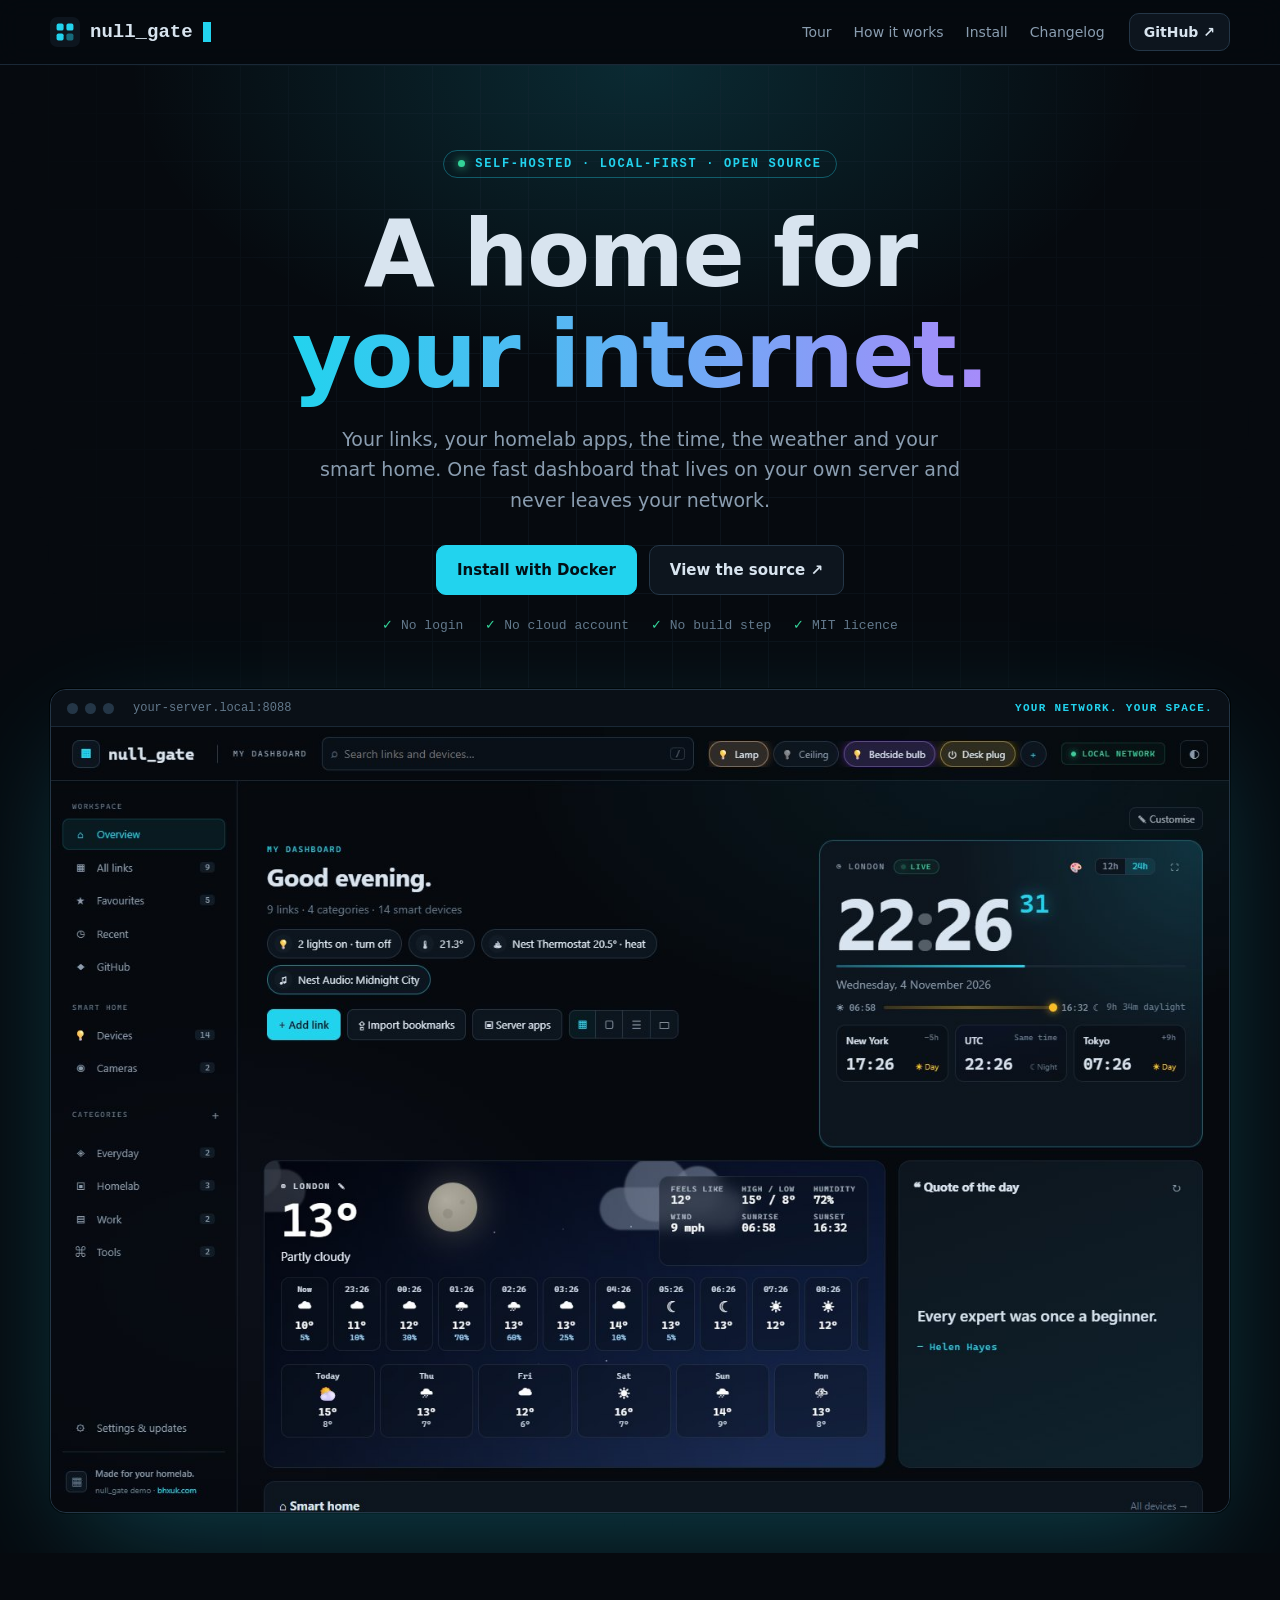
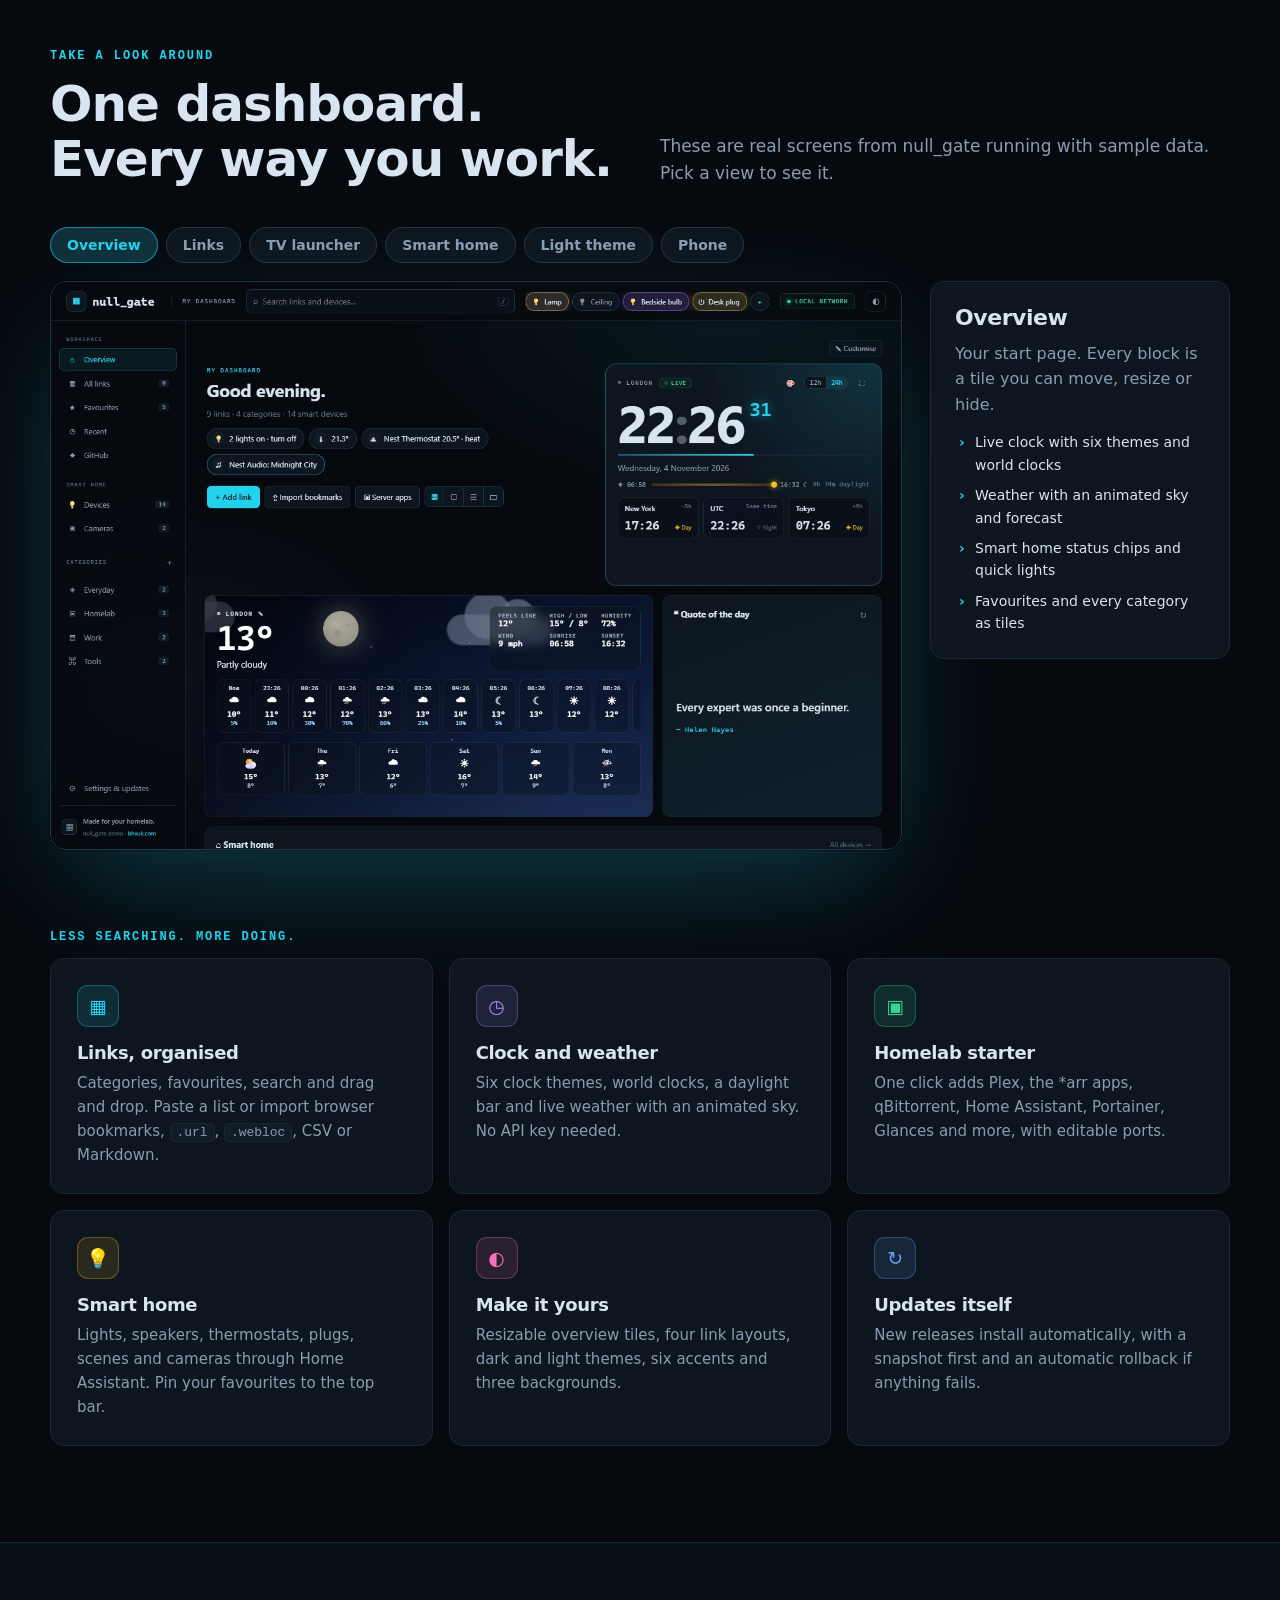
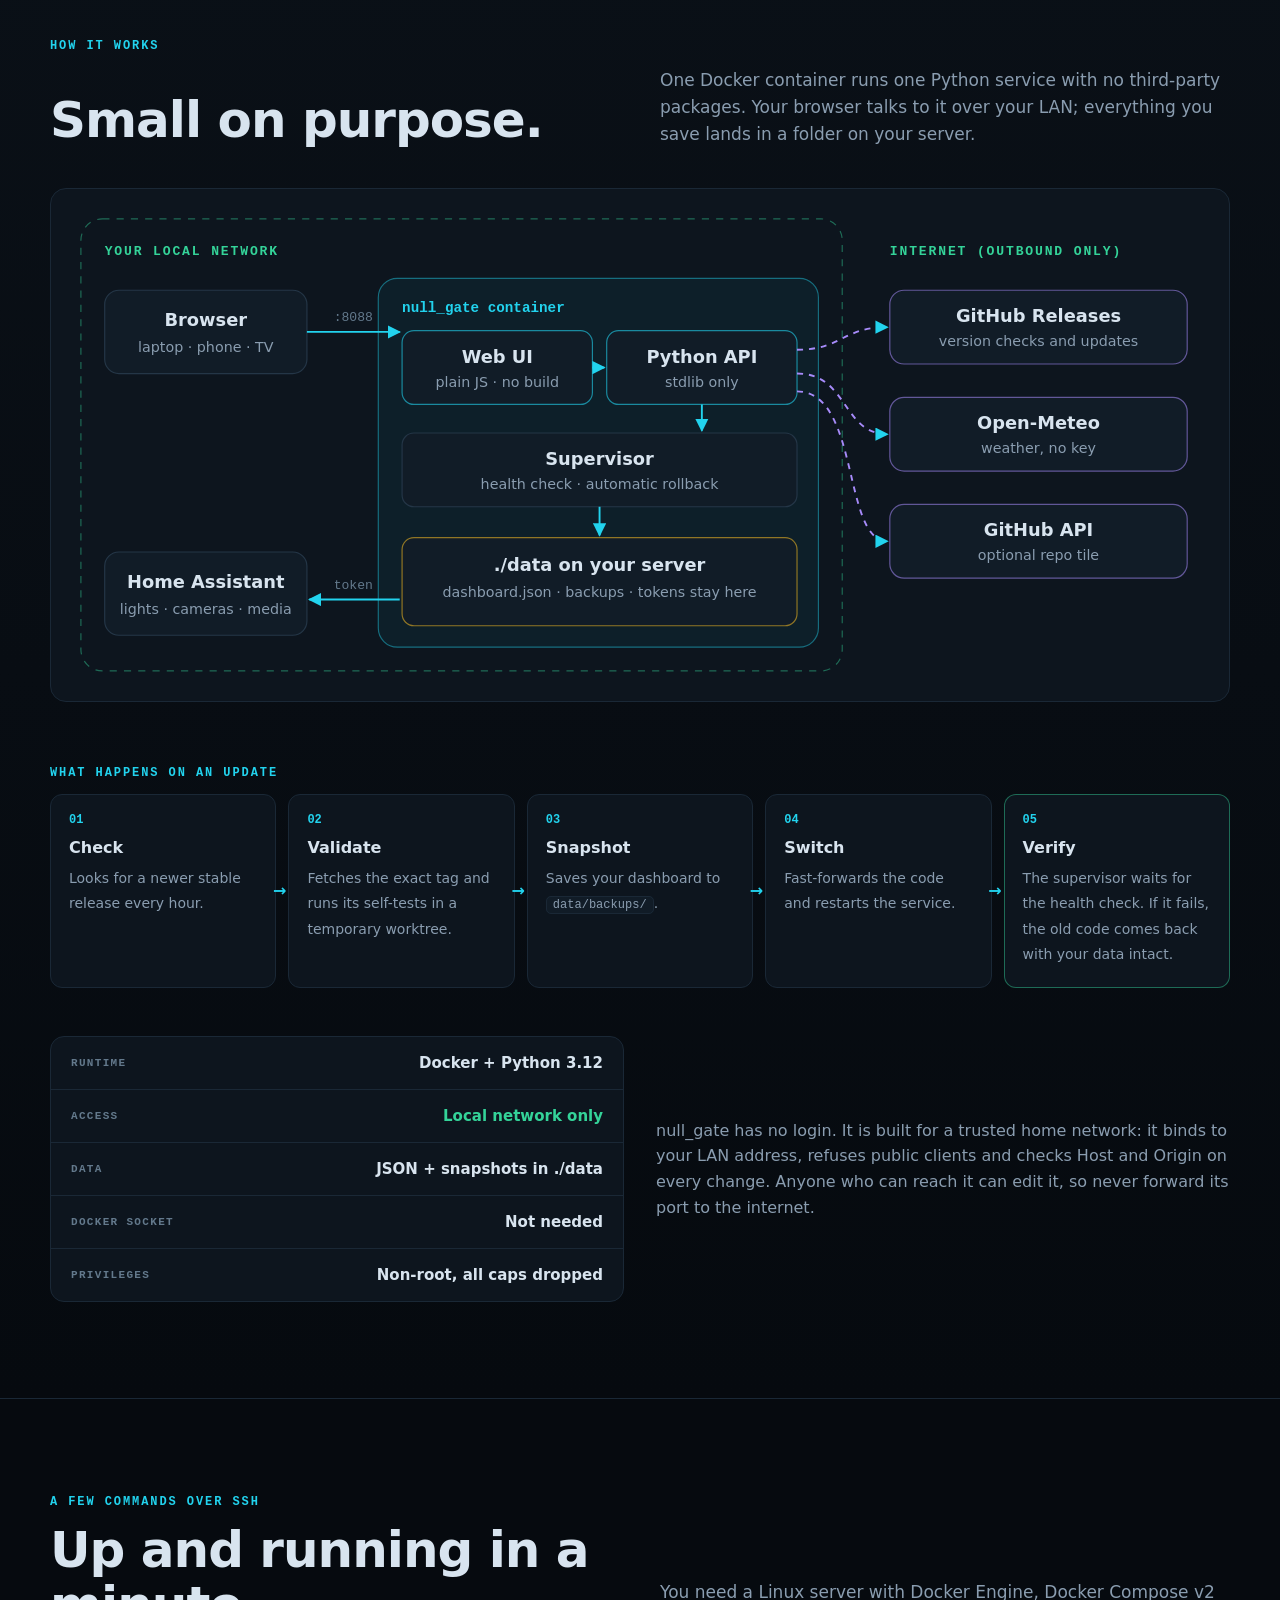
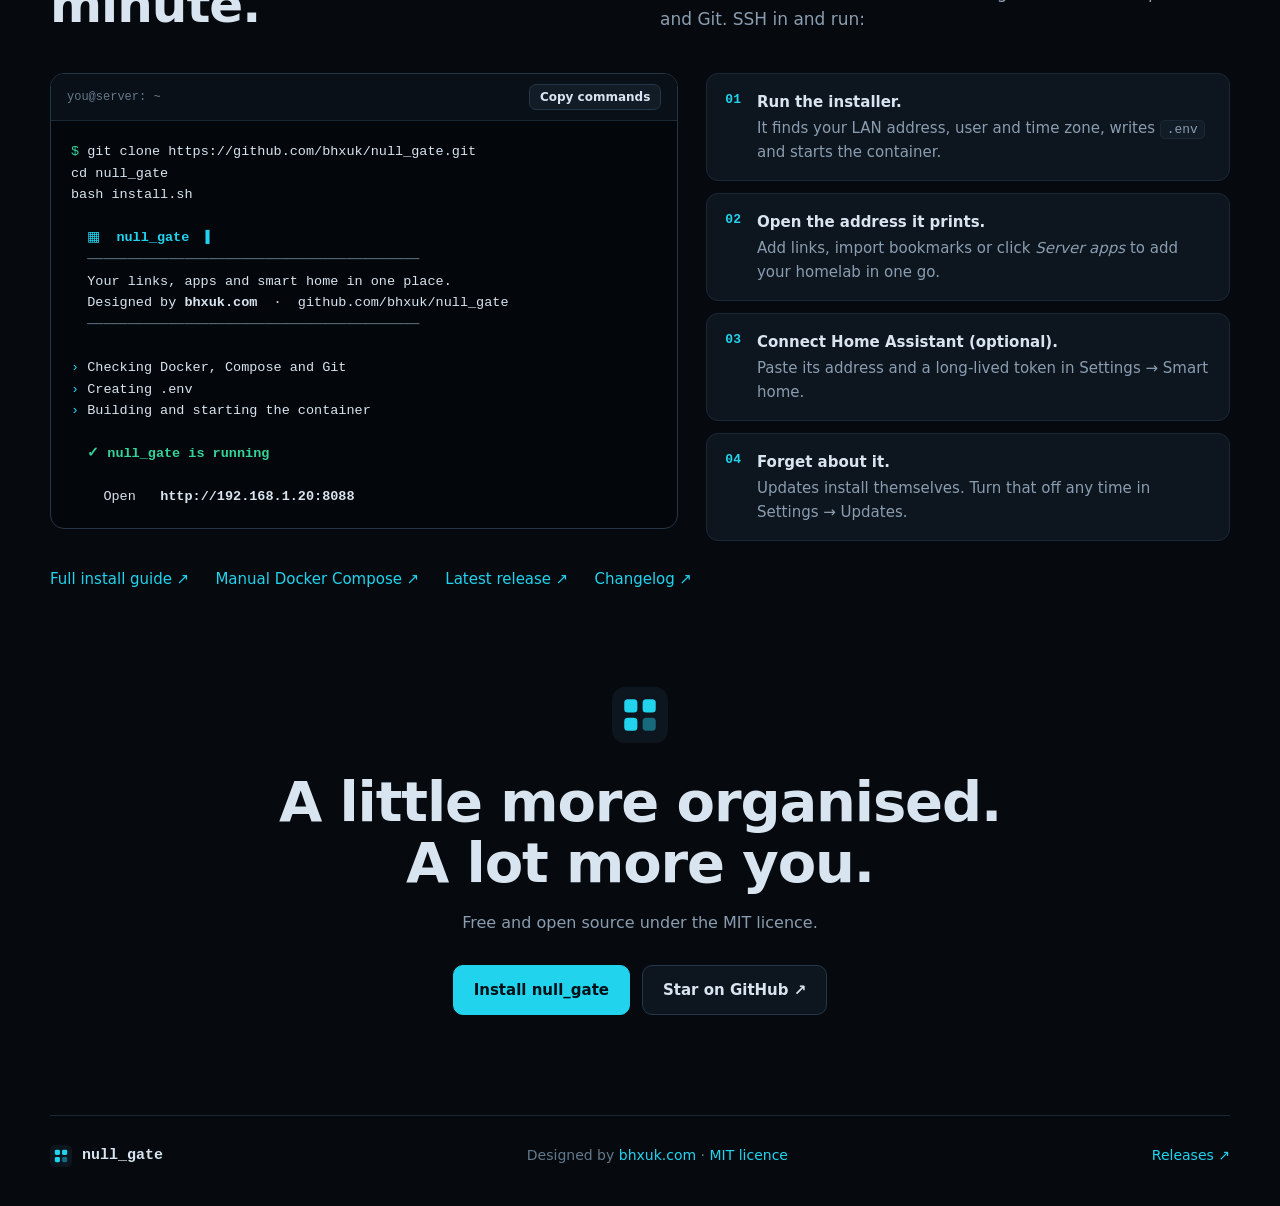
==== docs/index.html @ dba02524 "null_gate v1.0.0: self-hosted LAN dashboard Links, homelab apps, clocks, weather and Home Assistant " ====
<!doctype html>
<html lang="en">
<head>
<meta charset="utf-8">
<meta name="viewport" content="width=device-width,initial-scale=1">
<meta name="theme-color" content="#060a0f">
<title>null_gate · Your everyday launchpad</title>
<meta name="description" content="null_gate is a self-hosted dashboard for your local network: links, homelab apps, clocks, weather and your smart home in one Docker container. Designed by bhxuk.com.">
<meta property="og:title" content="null_gate · Your everyday launchpad">
<meta property="og:description" content="Your links, homelab apps and smart home in one self-hosted Docker dashboard. Designed by bhxuk.com.">
<meta property="og:image" content="https://bhxuk.github.io/null_gate/img/overview.jpg">
<link rel="icon" href="icon.svg">
<link rel="stylesheet" href="site.css">
<script defer src="site.js"></script>
</head>
<body>

<nav class="top">
  <div class="wrap nav">
    <a class="logo" href="#"><img src="icon.svg" width="30" height="30" alt="">null_gate<span class="cursor"></span></a>
    <div class="navlinks">
      <a href="#tour">Tour</a><a href="#how">How it works</a><a href="#install">Install</a><a href="https://github.com/bhxuk/null_gate/blob/main/CHANGELOG.md">Changelog</a>
    </div>
    <a class="button small" href="https://github.com/bhxuk/null_gate">GitHub ↗</a>
  </div>
</nav>

<header class="hero">
  <div class="grid-bg"></div>
  <div class="wrap">
    <div class="eyebrow"><i></i> SELF-HOSTED · LOCAL-FIRST · OPEN SOURCE</div>
    <h1>A home for<br><span>your internet.</span></h1>
    <p class="lede">Your links, your homelab apps, the time, the weather and your smart home.
      One fast dashboard that lives on your own server and never leaves your network.</p>
    <div class="cta">
      <a class="button primary" href="#install">Install with Docker</a>
      <a class="button" href="https://github.com/bhxuk/null_gate">View the source ↗</a>
    </div>
    <div class="meta"><span>No login</span><span>No cloud account</span><span>No build step</span><span>MIT licence</span></div>
    <figure class="window">
      <div class="windowbar"><i></i><i></i><i></i><span>your-server.local:8088</span><b>YOUR NETWORK. YOUR SPACE.</b></div>
      <img src="img/overview.jpg" alt="null_gate overview with a live clock, world clocks, weather, quick lights and smart home status" width="1440" height="960">
    </figure>
  </div>
</header>

<main>

<section class="wrap" id="tour">
  <div class="kicker">TAKE A LOOK AROUND</div>
  <div class="section-intro">
    <h2>One dashboard.<br>Every way you work.</h2>
    <p>These are real screens from null_gate running with sample data. Pick a view to see it.</p>
  </div>
  <div class="tour">
    <div class="tabs" role="tablist" aria-label="Screens">
      <button role="tab" aria-selected="true" data-shot="overview">Overview</button>
      <button role="tab" aria-selected="false" data-shot="links">Links</button>
      <button role="tab" aria-selected="false" data-shot="tv">TV launcher</button>
      <button role="tab" aria-selected="false" data-shot="home">Smart home</button>
      <button role="tab" aria-selected="false" data-shot="light">Light theme</button>
      <button role="tab" aria-selected="false" data-shot="mobile">Phone</button>
    </div>
    <div class="tour-stage">
      <figure class="window shot"><img id="tourImg" src="img/overview.jpg" alt="" width="1440" height="960"></figure>
      <aside class="tour-copy" aria-live="polite">
        <h3 id="tourTitle">Overview</h3>
        <p id="tourText"></p>
        <ul id="tourList"></ul>
      </aside>
    </div>
  </div>
</section>

<section class="wrap" id="features">
  <div class="kicker">LESS SEARCHING. MORE DOING.</div>
  <div class="features">
    <article><span class="fi">▦</span><h3>Links, organised</h3><p>Categories, favourites, search and drag and drop. Paste a list or import browser bookmarks, <code>.url</code>, <code>.webloc</code>, CSV or Markdown.</p></article>
    <article><span class="fi violet">◷</span><h3>Clock and weather</h3><p>Six clock themes, world clocks, a daylight bar and live weather with an animated sky. No API key needed.</p></article>
    <article><span class="fi mint">▣</span><h3>Homelab starter</h3><p>One click adds Plex, the *arr apps, qBittorrent, Home Assistant, Portainer, Glances and more, with editable ports.</p></article>
    <article><span class="fi amber">💡</span><h3>Smart home</h3><p>Lights, speakers, thermostats, plugs, scenes and cameras through Home Assistant. Pin your favourites to the top bar.</p></article>
    <article><span class="fi pink">◐</span><h3>Make it yours</h3><p>Resizable overview tiles, four link layouts, dark and light themes, six accents and three backgrounds.</p></article>
    <article><span class="fi blue">↻</span><h3>Updates itself</h3><p>New releases install automatically, with a snapshot first and an automatic rollback if anything fails.</p></article>
  </div>
</section>

<section class="band" id="how">
  <div class="wrap">
    <div class="kicker">HOW IT WORKS</div>
    <div class="section-intro">
      <h2>Small on purpose.</h2>
      <p>One Docker container runs one Python service with no third-party packages. Your browser talks to it over your LAN; everything you save lands in a folder on your server.</p>
    </div>

    <figure class="diagram" aria-label="Architecture diagram">
      <svg viewBox="0 0 960 400" role="img">
        <title>null_gate architecture</title>
        <defs>
          <marker id="ar" viewBox="0 0 10 10" refX="9" refY="5" markerWidth="7" markerHeight="7" orient="auto-start-reverse"><path d="M0 0L10 5L0 10z" class="arrowhead"/></marker>
        </defs>
        <!-- LAN boundary -->
        <rect x="10" y="10" width="640" height="380" rx="18" class="zone"/>
        <text x="30" y="40" class="zone-label">YOUR LOCAL NETWORK</text>

        <!-- devices -->
        <g class="node"><rect x="30" y="70" width="170" height="70" rx="12"/><text x="115" y="100" class="t">Browser</text><text x="115" y="122" class="s">laptop · phone · TV</text></g>
        <g class="node"><rect x="30" y="290" width="170" height="70" rx="12"/><text x="115" y="320" class="t">Home Assistant</text><text x="115" y="342" class="s">lights · cameras · media</text></g>

        <!-- container -->
        <rect x="260" y="60" width="370" height="310" rx="16" class="box"/>
        <text x="280" y="88" class="box-label">null_gate container</text>
        <g class="node hi"><rect x="280" y="104" width="160" height="62" rx="10"/><text x="360" y="131" class="t">Web UI</text><text x="360" y="151" class="s">plain JS · no build</text></g>
        <g class="node hi"><rect x="452" y="104" width="160" height="62" rx="10"/><text x="532" y="131" class="t">Python API</text><text x="532" y="151" class="s">stdlib only</text></g>
        <g class="node"><rect x="280" y="190" width="332" height="62" rx="10"/><text x="446" y="217" class="t">Supervisor</text><text x="446" y="237" class="s">health check · automatic rollback</text></g>
        <g class="node data"><rect x="280" y="278" width="332" height="74" rx="10"/><text x="446" y="306" class="t">./data on your server</text><text x="446" y="328" class="s">dashboard.json · backups · tokens stay here</text></g>

        <!-- internet -->
        <text x="690" y="40" class="zone-label">INTERNET (OUTBOUND ONLY)</text>
        <g class="node out"><rect x="690" y="70" width="250" height="62" rx="12"/><text x="815" y="97" class="t">GitHub Releases</text><text x="815" y="117" class="s">version checks and updates</text></g>
        <g class="node out"><rect x="690" y="160" width="250" height="62" rx="12"/><text x="815" y="187" class="t">Open-Meteo</text><text x="815" y="207" class="s">weather, no key</text></g>
        <g class="node out"><rect x="690" y="250" width="250" height="62" rx="12"/><text x="815" y="277" class="t">GitHub API</text><text x="815" y="297" class="s">optional repo tile</text></g>

        <!-- arrows -->
        <path d="M200 105 H278" class="flow" marker-end="url(#ar)"/>
        <text x="239" y="96" class="lbl">:8088</text>
        <path d="M440 135 H450" class="flow" marker-end="url(#ar)"/>
        <path d="M532 166 V188" class="flow" marker-end="url(#ar)"/>
        <path d="M446 252 V276" class="flow" marker-end="url(#ar)"/>
        <path d="M278 330 H202" class="flow" marker-end="url(#ar)"/>
        <text x="239" y="321" class="lbl">token</text>
        <path d="M612 120 C650 120 650 101 688 101" class="flow dash" marker-end="url(#ar)"/>
        <path d="M612 140 C655 140 650 191 688 191" class="flow dash" marker-end="url(#ar)"/>
        <path d="M612 155 C665 155 650 281 688 281" class="flow dash" marker-end="url(#ar)"/>
      </svg>
    </figure>

    <div class="kicker sub">WHAT HAPPENS ON AN UPDATE</div>
    <ol class="pipeline">
      <li><b>Check</b><span>Looks for a newer stable release every hour.</span></li>
      <li><b>Validate</b><span>Fetches the exact tag and runs its self-tests in a temporary worktree.</span></li>
      <li><b>Snapshot</b><span>Saves your dashboard to <code>data/backups/</code>.</span></li>
      <li><b>Switch</b><span>Fast-forwards the code and restarts the service.</span></li>
      <li><b>Verify</b><span>The supervisor waits for the health check. If it fails, the old code comes back with your data intact.</span></li>
    </ol>

    <div class="local-grid">
      <div class="local-card">
        <div><span>RUNTIME</span><b>Docker + Python 3.12</b></div>
        <div><span>ACCESS</span><b class="mint">Local network only</b></div>
        <div><span>DATA</span><b>JSON + snapshots in ./data</b></div>
        <div><span>DOCKER SOCKET</span><b>Not needed</b></div>
        <div><span>PRIVILEGES</span><b>Non-root, all caps dropped</b></div>
      </div>
      <p class="smallprint">null_gate has no login. It is built for a trusted home network: it binds to your LAN address, refuses public clients and checks Host and Origin on every change. Anyone who can reach it can edit it, so never forward its port to the internet.</p>
    </div>
  </div>
</section>

<section class="wrap" id="install">
  <div class="kicker">A FEW COMMANDS OVER SSH</div>
  <div class="section-intro">
    <h2>Up and running in a minute.</h2>
    <p>You need a Linux server with Docker Engine, Docker Compose v2 and Git. SSH in and run:</p>
  </div>
  <div class="install-grid">
    <div class="terminal">
      <div class="terminal-head"><span>you@server: ~</span><button id="copyInstall" type="button">Copy commands</button></div>
<pre><span class="p">$</span> <span id="installCommands">git clone https://github.com/bhxuk/null_gate.git
cd null_gate
bash install.sh</span>

<span class="c">  ▦  <b>null_gate</b>  ▌</span>
<span class="d">  ─────────────────────────────────────────</span>
  Your links, apps and smart home in one place.
  Designed by <b>bhxuk.com</b>  ·  github.com/bhxuk/null_gate
<span class="d">  ─────────────────────────────────────────</span>

<span class="c">›</span> Checking Docker, Compose and Git
<span class="c">›</span> Creating .env
<span class="c">›</span> Building and starting the container

<span class="g">  ✓ null_gate is running</span>

    Open   <b>http://192.168.1.20:8088</b></pre>
    </div>
    <div class="install-notes">
      <div><span>01</span><p><b>Run the installer.</b>It finds your LAN address, user and time zone, writes <code>.env</code> and starts the container.</p></div>
      <div><span>02</span><p><b>Open the address it prints.</b>Add links, import bookmarks or click <em>Server apps</em> to add your homelab in one go.</p></div>
      <div><span>03</span><p><b>Connect Home Assistant (optional).</b>Paste its address and a long-lived token in Settings → Smart home.</p></div>
      <div><span>04</span><p><b>Forget about it.</b>Updates install themselves. Turn that off any time in Settings → Updates.</p></div>
    </div>
  </div>
  <div class="install-links">
    <a href="https://github.com/bhxuk/null_gate#install">Full install guide ↗</a>
    <a href="https://github.com/bhxuk/null_gate#manual-docker-compose-setup">Manual Docker Compose ↗</a>
    <a href="https://github.com/bhxuk/null_gate/releases/latest">Latest release ↗</a>
    <a href="https://github.com/bhxuk/null_gate/blob/main/CHANGELOG.md">Changelog ↗</a>
  </div>
</section>

<section class="wrap closing">
  <span class="logo-mark"><img src="icon.svg" width="56" height="56" alt=""></span>
  <h2>A little more organised.<br>A lot more you.</h2>
  <p>Free and open source under the MIT licence.</p>
  <div class="cta"><a class="button primary" href="#install">Install null_gate</a><a class="button" href="https://github.com/bhxuk/null_gate">Star on GitHub ↗</a></div>
</section>

</main>

<footer class="wrap foot">
  <a class="logo" href="#"><img src="icon.svg" width="22" height="22" alt="">null_gate</a>
  <span>Designed by <a href="https://bhxuk.com">bhxuk.com</a> · <a href="https://github.com/bhxuk/null_gate/blob/main/LICENSE">MIT licence</a></span>
  <a href="https://github.com/bhxuk/null_gate/releases" id="releaseLink">Releases ↗</a>
</footer>
</body>
</html>
---- docs/site.css ----
/* null_gate website. Designed by bhxuk.com */
:root {
  --bg: #060a0f; --bg2: #0a1017; --panel: #0d151e; --panel2: #111c27;
  --line: #1a2836; --line2: #243647; --text: #d8e4ef; --muted: #8a9db0; --dim: #63798c;
  --accent: #22d3ee; --violet: #a78bfa; --mint: #34d399; --amber: #fbbf24; --pink: #f472b6; --blue: #60a5fa;
  --sans: system-ui, -apple-system, "Segoe UI", Roboto, sans-serif;
  --mono: ui-monospace, "Cascadia Code", "SF Mono", Consolas, monospace;
  color-scheme: dark;
}
* { box-sizing: border-box; }
html { scroll-behavior: smooth; }
body { margin: 0; background: var(--bg); color: var(--text); font: 16px/1.6 var(--sans); -webkit-font-smoothing: antialiased; overflow-x: hidden; }
a { color: var(--accent); text-decoration: none; }
a:hover { text-decoration: underline; }
img { max-width: 100%; height: auto; display: block; }
code { font: .86em var(--mono); background: var(--panel2); border: 1px solid var(--line); padding: 1px 6px; border-radius: 5px; }
h1, h2, h3 { margin: 0; letter-spacing: -.02em; line-height: 1.1; }
.wrap { width: min(1180px, 100% - 32px); margin-inline: auto; }

/* nav */
.top { position: sticky; top: 0; z-index: 10; background: color-mix(in srgb, var(--bg) 82%, transparent); backdrop-filter: blur(12px); border-bottom: 1px solid var(--line); }
.nav { display: flex; align-items: center; gap: 24px; height: 64px; }
.logo { display: inline-flex; align-items: center; gap: 10px; font: 700 19px var(--mono); color: var(--text); }
.logo:hover { text-decoration: none; }
.cursor { width: 8px; height: 20px; background: var(--accent); display: inline-block; animation: blink 1.1s steps(1) infinite; }
@keyframes blink { 50% { opacity: 0; } }
.navlinks { display: flex; gap: 22px; margin-left: auto; }
.navlinks a { color: var(--muted); font-size: 14px; }
.navlinks a:hover { color: var(--text); text-decoration: none; }
.button { display: inline-flex; align-items: center; gap: 8px; padding: 12px 20px; border-radius: 10px; border: 1px solid var(--line2); background: var(--panel); color: var(--text); font-weight: 600; font-size: 15px; }
.button:hover { text-decoration: none; border-color: var(--accent); }
.button.primary { background: var(--accent); color: #031016; border-color: var(--accent); }
.button.primary:hover { filter: brightness(1.08); }
.button.small { padding: 7px 14px; font-size: 14px; }

/* hero */
.hero { position: relative; padding: 84px 0 40px; text-align: center; overflow: hidden; }
.grid-bg { position: absolute; inset: 0; background-image: linear-gradient(var(--line) 1px, transparent 1px), linear-gradient(90deg, var(--line) 1px, transparent 1px); background-size: 48px 48px; opacity: .35; mask-image: radial-gradient(ellipse at 50% 0%, #000 20%, transparent 70%); }
.hero::before { content: ''; position: absolute; inset: -20% 10% auto; height: 600px; background: radial-gradient(closest-side, color-mix(in srgb, var(--accent) 16%, transparent), transparent); pointer-events: none; }
.hero .wrap { position: relative; }
.eyebrow { display: inline-flex; align-items: center; gap: 10px; font: 600 12px var(--mono); letter-spacing: .14em; color: var(--accent); border: 1px solid color-mix(in srgb, var(--accent) 35%, transparent); padding: 6px 14px; border-radius: 99px; }
.eyebrow i { width: 7px; height: 7px; border-radius: 50%; background: var(--mint); box-shadow: 0 0 10px var(--mint); }
.hero h1 { font-size: clamp(44px, 8vw, 92px); margin: 26px 0 18px; font-weight: 800; }
.hero h1 span { background: linear-gradient(90deg, var(--accent), var(--violet)); -webkit-background-clip: text; background-clip: text; color: transparent; }
.lede { max-width: 640px; margin: 0 auto; color: var(--muted); font-size: 19px; }
.cta { display: flex; gap: 12px; justify-content: center; flex-wrap: wrap; margin-top: 30px; }
.meta { display: flex; gap: 10px 22px; justify-content: center; flex-wrap: wrap; margin-top: 22px; color: var(--dim); font: 13px var(--mono); }
.meta span::before { content: '✓ '; color: var(--mint); }

.window { margin: 56px auto 0; border: 1px solid var(--line2); border-radius: 16px; overflow: hidden; background: var(--panel); box-shadow: 0 40px 120px -30px color-mix(in srgb, var(--accent) 30%, transparent), 0 0 0 1px #000; text-align: left; }
.windowbar { display: flex; align-items: center; gap: 7px; padding: 11px 16px; border-bottom: 1px solid var(--line); background: var(--bg2); font: 12px var(--mono); color: var(--dim); }
.windowbar i { width: 11px; height: 11px; border-radius: 50%; background: var(--line2); }
.windowbar span { margin-left: 12px; }
.windowbar b { margin-left: auto; color: var(--accent); font-weight: 600; letter-spacing: .12em; font-size: 11px; }

/* sections */
main section { padding: 96px 0 0; }
.kicker { font: 600 12px var(--mono); letter-spacing: .16em; color: var(--accent); margin-bottom: 14px; }
.kicker.sub { margin-top: 64px; }
.section-intro { display: grid; grid-template-columns: 1fr 1fr; gap: 40px; align-items: end; margin-bottom: 40px; }
.section-intro h2 { font-size: clamp(32px, 4.4vw, 50px); font-weight: 800; }
.section-intro p { color: var(--muted); margin: 0; font-size: 17px; }

/* tour */
.tabs { display: flex; gap: 8px; flex-wrap: wrap; margin-bottom: 18px; }
.tabs button { font: 600 14px var(--sans); color: var(--muted); background: var(--panel); border: 1px solid var(--line2); padding: 9px 16px; border-radius: 99px; cursor: pointer; }
.tabs button:hover { color: var(--text); }
.tabs button[aria-selected="true"] { background: color-mix(in srgb, var(--accent) 14%, var(--panel)); color: var(--accent); border-color: color-mix(in srgb, var(--accent) 55%, transparent); }
.tour-stage { display: grid; grid-template-columns: minmax(0, 1fr) 300px; gap: 28px; align-items: start; }
.window.shot { margin: 0; }
.window.shot img { transition: opacity .2s; width: 100%; }
.window.shot.phone { max-width: 340px; margin-inline: auto; border-radius: 28px; }
.tour-copy { background: var(--panel); border: 1px solid var(--line); border-radius: 14px; padding: 24px; position: sticky; top: 90px; }
.tour-copy h3 { font-size: 22px; margin-bottom: 10px; }
.tour-copy p { color: var(--muted); margin: 0 0 14px; }
.tour-copy ul { margin: 0; padding: 0; list-style: none; display: grid; gap: 8px; font-size: 14px; }
.tour-copy li { padding-left: 20px; position: relative; }
.tour-copy li::before { content: '›'; position: absolute; left: 4px; color: var(--accent); font-weight: 700; }

/* features */
#features { padding-top: 80px; }
.features { display: grid; grid-template-columns: repeat(3, 1fr); gap: 16px; }
.features article { background: var(--panel); border: 1px solid var(--line); border-radius: 14px; padding: 26px; }
.features h3 { font-size: 18px; margin: 16px 0 8px; }
.features p { color: var(--muted); margin: 0; font-size: 15px; }
.fi { display: grid; place-items: center; width: 42px; height: 42px; border-radius: 11px; font-size: 19px; color: var(--accent); background: color-mix(in srgb, var(--accent) 12%, transparent); border: 1px solid color-mix(in srgb, var(--accent) 30%, transparent); }
.fi.violet { color: var(--violet); background: color-mix(in srgb, var(--violet) 12%, transparent); border-color: color-mix(in srgb, var(--violet) 30%, transparent); }
.fi.mint { color: var(--mint); background: color-mix(in srgb, var(--mint) 12%, transparent); border-color: color-mix(in srgb, var(--mint) 30%, transparent); }
.fi.amber { color: var(--amber); background: color-mix(in srgb, var(--amber) 12%, transparent); border-color: color-mix(in srgb, var(--amber) 30%, transparent); }
.fi.pink { color: var(--pink); background: color-mix(in srgb, var(--pink) 12%, transparent); border-color: color-mix(in srgb, var(--pink) 30%, transparent); }
.fi.blue { color: var(--blue); background: color-mix(in srgb, var(--blue) 12%, transparent); border-color: color-mix(in srgb, var(--blue) 30%, transparent); }

/* how it works */
.band { margin-top: 96px; padding: 96px 0 !important; background: linear-gradient(180deg, var(--bg2), var(--bg)); border-block: 1px solid var(--line); }
.diagram { margin: 0; background: var(--panel); border: 1px solid var(--line); border-radius: 16px; padding: 18px; overflow-x: auto; }
.diagram svg { display: block; width: 100%; min-width: 680px; height: auto; font-family: var(--sans); }
.diagram .zone { fill: none; stroke: color-mix(in srgb, var(--mint) 45%, transparent); stroke-dasharray: 6 6; }
.diagram .zone-label { fill: var(--mint); font: 600 11px var(--mono); letter-spacing: .14em; }
.diagram .box { fill: color-mix(in srgb, var(--accent) 5%, transparent); stroke: color-mix(in srgb, var(--accent) 45%, transparent); }
.diagram .box-label { fill: var(--accent); font: 600 12px var(--mono); }
.diagram .node rect { fill: var(--panel2); stroke: var(--line2); }
.diagram .node.hi rect { stroke: color-mix(in srgb, var(--accent) 60%, transparent); }
.diagram .node.data rect { stroke: color-mix(in srgb, var(--amber) 55%, transparent); }
.diagram .node.out rect { stroke: color-mix(in srgb, var(--violet) 55%, transparent); }
.diagram .t { fill: var(--text); font-size: 15px; font-weight: 700; text-anchor: middle; }
.diagram .s { fill: var(--muted); font-size: 12px; text-anchor: middle; }
.diagram .lbl { fill: var(--dim); font: 11px var(--mono); text-anchor: middle; }
.diagram .flow { fill: none; stroke: var(--accent); stroke-width: 1.6; }
.diagram .flow.dash { stroke: var(--violet); stroke-dasharray: 5 5; }
.diagram .arrowhead { fill: var(--accent); }

.pipeline { list-style: none; margin: 0; padding: 0; display: grid; grid-template-columns: repeat(5, 1fr); gap: 12px; counter-reset: step; }
.pipeline li { position: relative; background: var(--panel); border: 1px solid var(--line); border-radius: 12px; padding: 18px 18px 20px; counter-increment: step; }
.pipeline li::before { content: '0' counter(step); display: block; font: 600 12px var(--mono); color: var(--accent); margin-bottom: 8px; }
.pipeline li:not(:last-child)::after { content: '→'; position: absolute; right: -11px; top: 50%; transform: translateY(-50%); color: var(--accent); font-weight: 700; z-index: 1; }
.pipeline b { display: block; font-size: 16px; margin-bottom: 4px; }
.pipeline span { color: var(--muted); font-size: 14px; }
.pipeline li:last-child { border-color: color-mix(in srgb, var(--mint) 45%, transparent); }

.local-grid { display: grid; grid-template-columns: 1fr 1fr; gap: 32px; align-items: center; margin-top: 48px; }
.local-card { background: var(--panel); border: 1px solid var(--line); border-radius: 14px; overflow: hidden; }
.local-card div { display: flex; justify-content: space-between; gap: 16px; padding: 14px 20px; border-bottom: 1px solid var(--line); }
.local-card div:last-child { border: 0; }
.local-card span { font: 600 11px var(--mono); letter-spacing: .12em; color: var(--dim); align-self: center; }
.local-card b { font-size: 15px; text-align: right; }
.mint { color: var(--mint); }
.smallprint { color: var(--muted); margin: 0; }

/* install */
.install-grid { display: grid; grid-template-columns: 1.2fr 1fr; gap: 28px; align-items: start; }
.terminal { background: #03070b; border: 1px solid var(--line2); border-radius: 14px; overflow: hidden; }
.terminal-head { display: flex; justify-content: space-between; align-items: center; padding: 10px 16px; background: var(--bg2); border-bottom: 1px solid var(--line); font: 12px var(--mono); color: var(--dim); }
.terminal-head button { font: 600 12px var(--sans); background: var(--panel2); color: var(--text); border: 1px solid var(--line2); border-radius: 7px; padding: 5px 10px; cursor: pointer; }
.terminal-head button:hover { border-color: var(--accent); }
.terminal pre { margin: 0; padding: 20px; font: 13.5px/1.6 var(--mono); color: var(--text); overflow-x: auto; }
.terminal .p { color: var(--mint); }
.terminal .c { color: var(--accent); }
.terminal .d { color: var(--dim); }
.terminal .g { color: var(--mint); font-weight: 700; }
.install-notes { display: grid; gap: 12px; }
.install-notes div { display: flex; gap: 16px; background: var(--panel); border: 1px solid var(--line); border-radius: 12px; padding: 16px 18px; }
.install-notes span { font: 700 13px var(--mono); color: var(--accent); padding-top: 2px; }
.install-notes p { margin: 0; color: var(--muted); font-size: 15px; }
.install-notes b { display: block; color: var(--text); margin-bottom: 2px; }
.install-links { display: flex; flex-wrap: wrap; gap: 10px 26px; margin-top: 26px; font-size: 15px; }

.closing { text-align: center; padding-bottom: 40px !important; }
.closing .logo-mark { display: inline-block; margin-bottom: 20px; }
.closing h2 { font-size: clamp(32px, 5vw, 56px); font-weight: 800; }
.closing p { color: var(--muted); }

.foot { display: flex; align-items: center; justify-content: space-between; gap: 16px; flex-wrap: wrap; padding: 28px 0 40px; margin-top: 60px; border-top: 1px solid var(--line); color: var(--dim); font-size: 14px; }
.foot .logo { font-size: 15px; }

@media (max-width: 900px) {
  .navlinks { display: none; }
  .nav .button.small { margin-left: auto; }
  .section-intro, .local-grid, .install-grid, .tour-stage { grid-template-columns: 1fr; gap: 20px; }
  .tour-copy { position: static; }
  .features { grid-template-columns: 1fr 1fr; }
  .pipeline { grid-template-columns: 1fr; }
  .pipeline li:not(:last-child)::after { content: '↓'; right: auto; left: 50%; top: auto; bottom: -15px; transform: translateX(-50%); }
  .windowbar b { display: none; }
}
@media (max-width: 600px) {
  .hero { padding-top: 56px; }
  .features { grid-template-columns: 1fr; }
  main section { padding-top: 72px; }
  .terminal pre { font-size: 12px; }
}
@media (prefers-reduced-motion: reduce) { .cursor { animation: none; } html { scroll-behavior: auto; } }
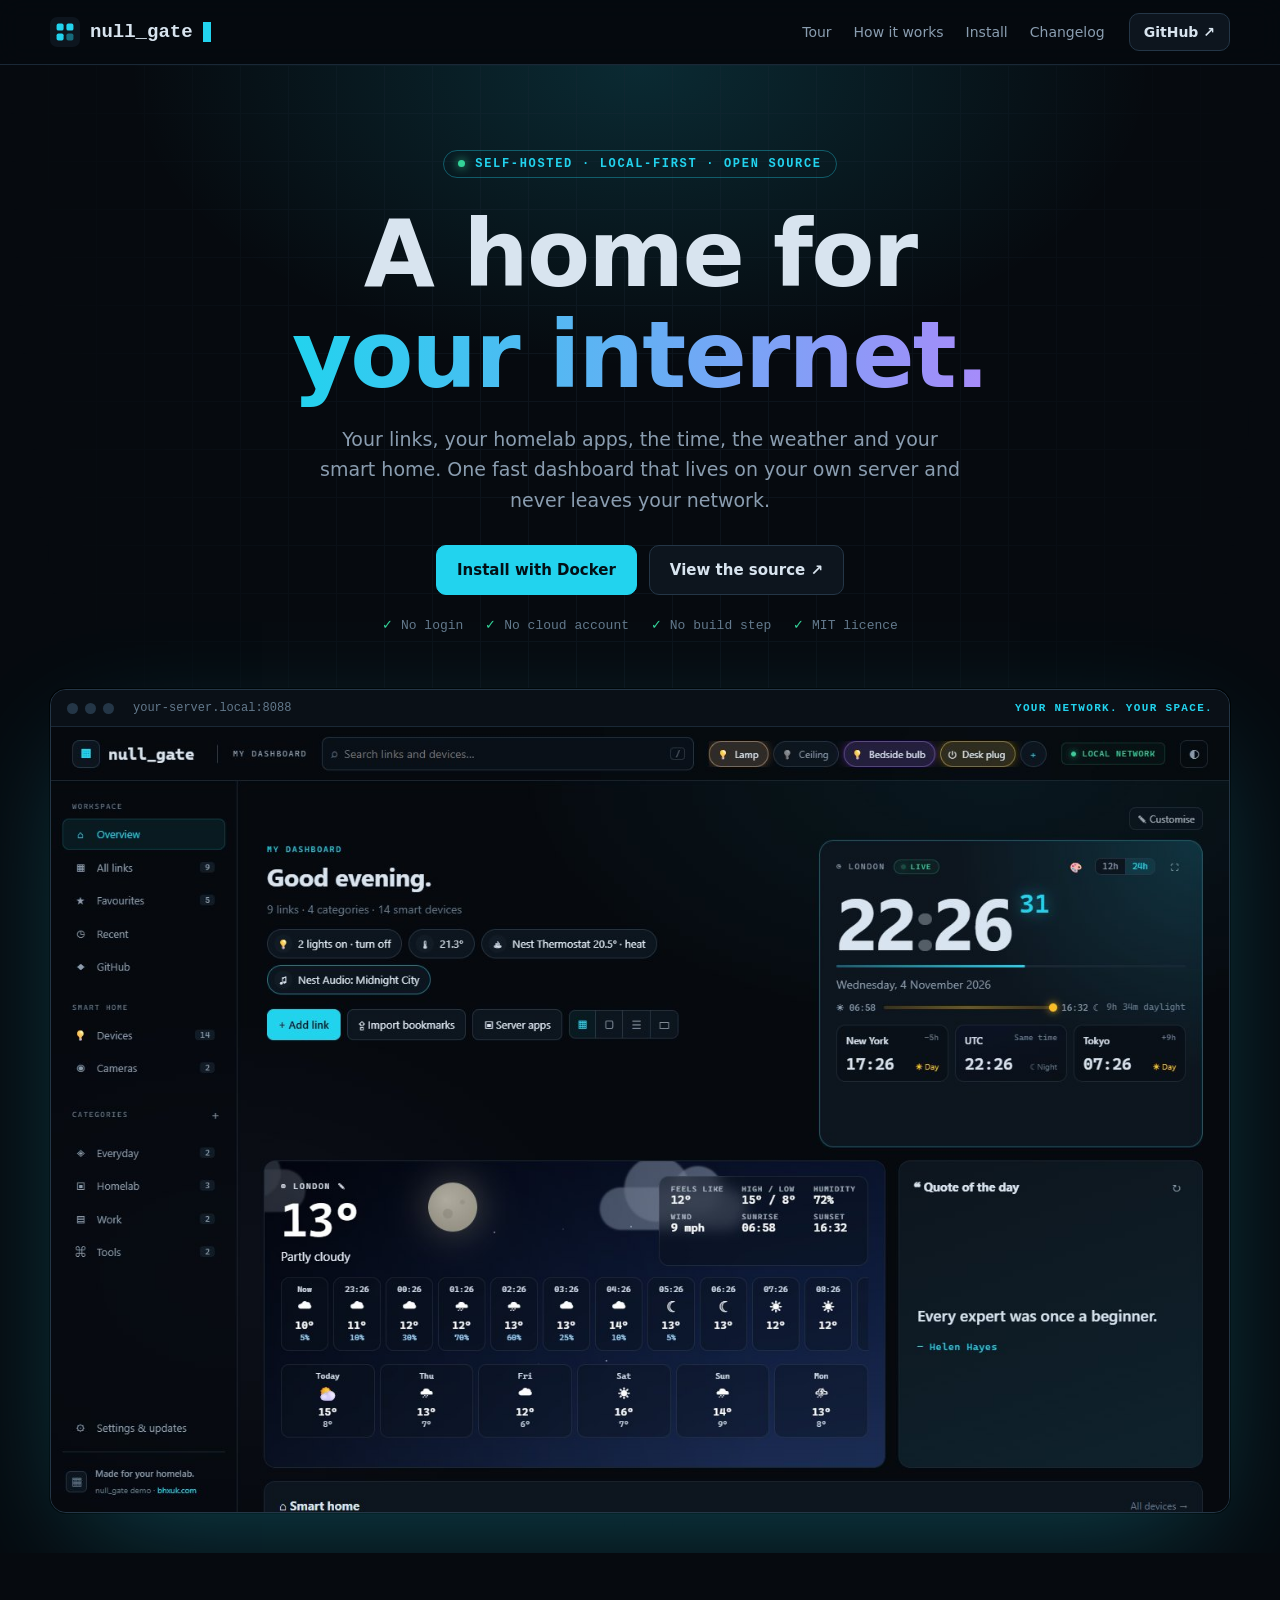
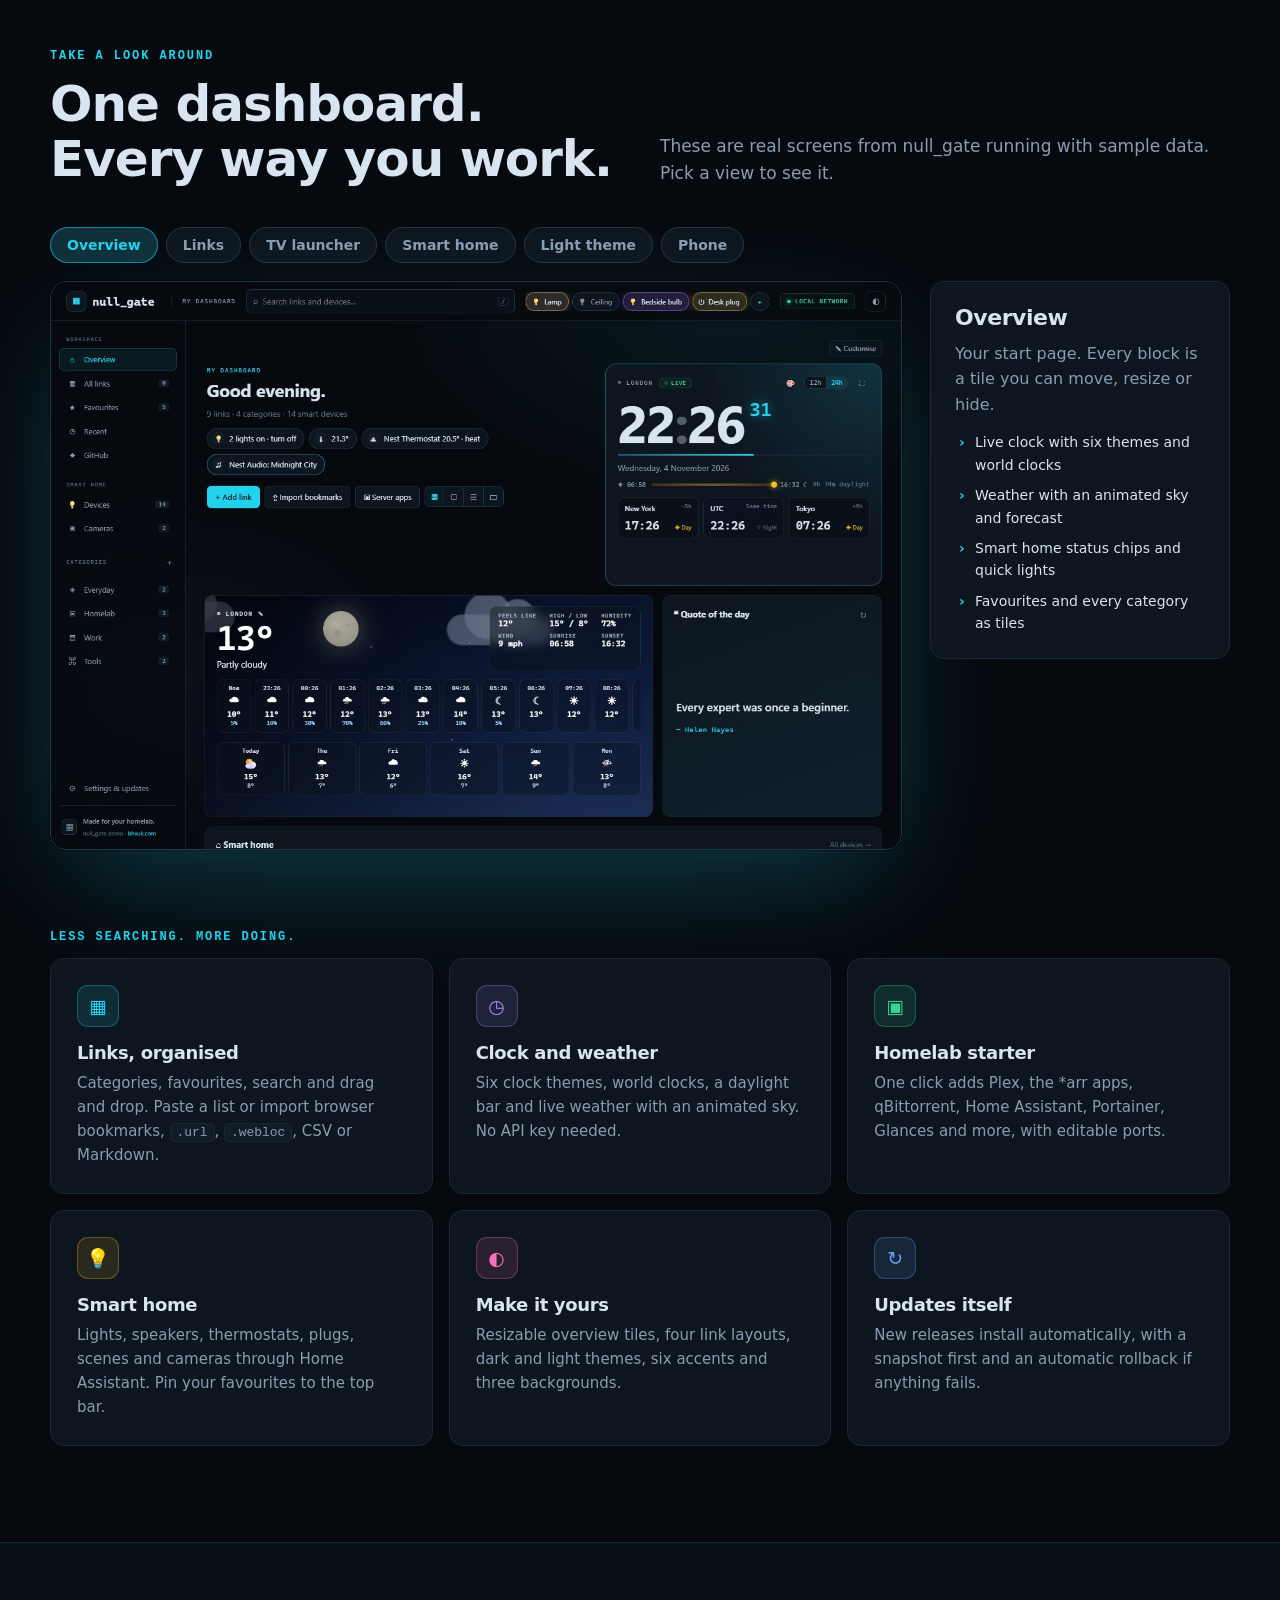
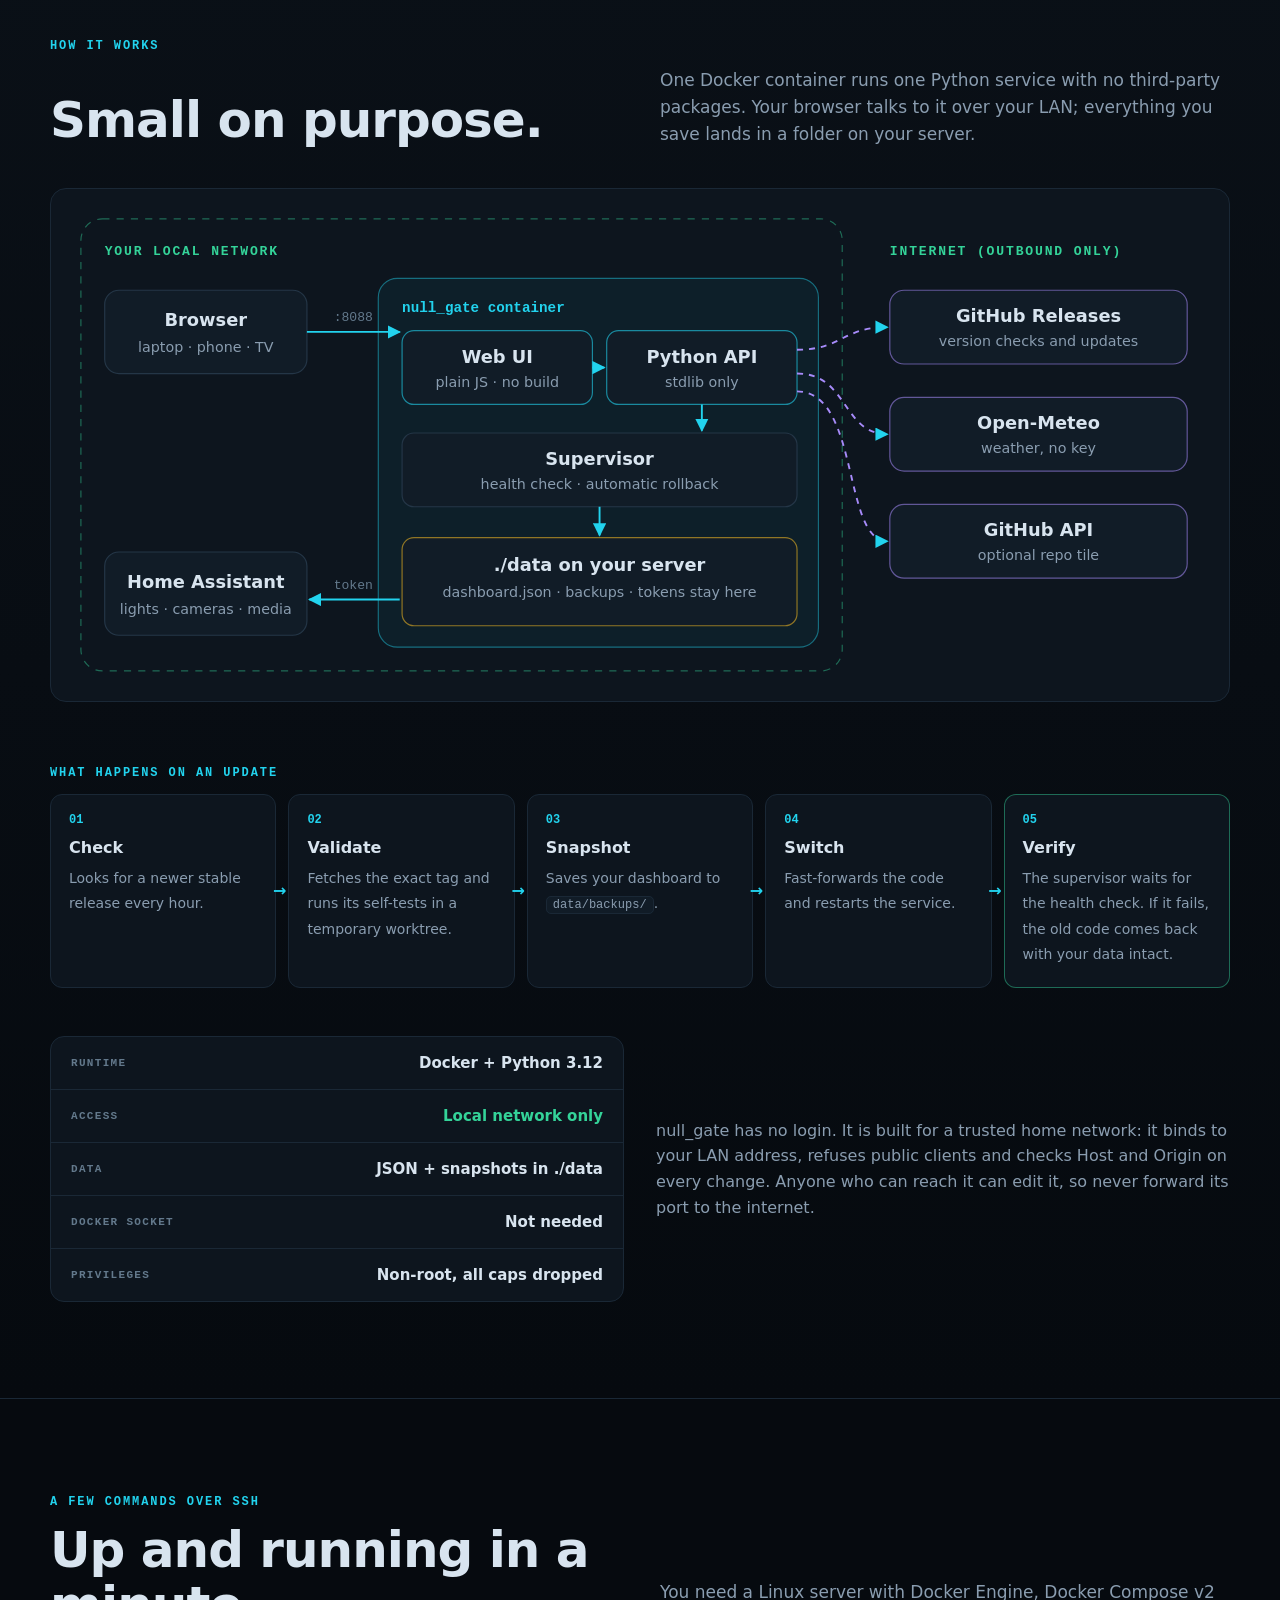
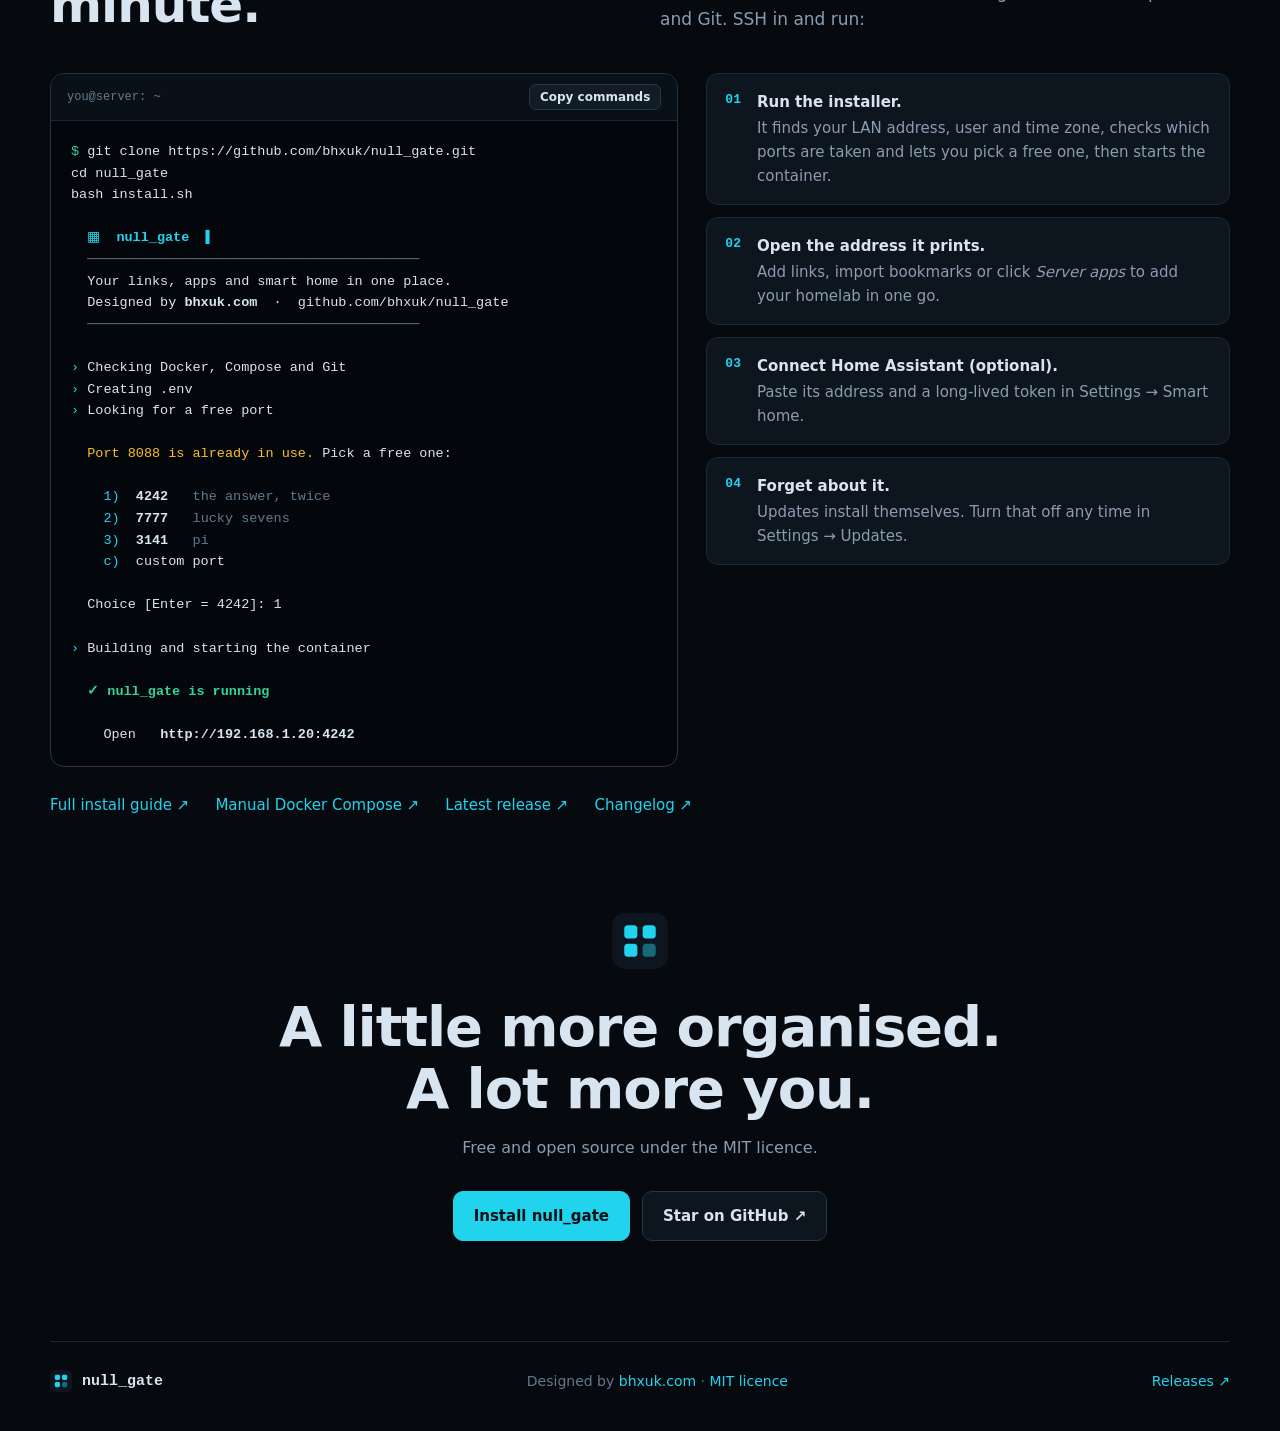
==== commit d2e4ec08: "null_gate v1.0.1: installer finds a free port and lets you pick one" ====
--- a/docs/index.html
+++ b/docs/index.html
@@ -177,14 +177,25 @@
 
 <span class="c">›</span> Checking Docker, Compose and Git
 <span class="c">›</span> Creating .env
+<span class="c">›</span> Looking for a free port
+
+  <span class="y">Port 8088 is already in use.</span> Pick a free one:
+
+    <span class="c">1)</span>  <b>4242</b>   <span class="d">the answer, twice</span>
+    <span class="c">2)</span>  <b>7777</b>   <span class="d">lucky sevens</span>
+    <span class="c">3)</span>  <b>3141</b>   <span class="d">pi</span>
+    <span class="c">c)</span>  custom port
+
+  Choice [Enter = 4242]: 1
+
 <span class="c">›</span> Building and starting the container
 
 <span class="g">  ✓ null_gate is running</span>
 
-    Open   <b>http://192.168.1.20:8088</b></pre>
+    Open   <b>http://192.168.1.20:4242</b></pre>
     </div>
     <div class="install-notes">
-      <div><span>01</span><p><b>Run the installer.</b>It finds your LAN address, user and time zone, writes <code>.env</code> and starts the container.</p></div>
+      <div><span>01</span><p><b>Run the installer.</b>It finds your LAN address, user and time zone, checks which ports are taken and lets you pick a free one, then starts the container.</p></div>
       <div><span>02</span><p><b>Open the address it prints.</b>Add links, import bookmarks or click <em>Server apps</em> to add your homelab in one go.</p></div>
       <div><span>03</span><p><b>Connect Home Assistant (optional).</b>Paste its address and a long-lived token in Settings → Smart home.</p></div>
       <div><span>04</span><p><b>Forget about it.</b>Updates install themselves. Turn that off any time in Settings → Updates.</p></div>
--- a/docs/site.css
+++ b/docs/site.css
@@ -137,6 +137,7 @@
 .terminal .c { color: var(--accent); }
 .terminal .d { color: var(--dim); }
 .terminal .g { color: var(--mint); font-weight: 700; }
+.terminal .y { color: var(--amber); }
 .install-notes { display: grid; gap: 12px; }
 .install-notes div { display: flex; gap: 16px; background: var(--panel); border: 1px solid var(--line); border-radius: 12px; padding: 16px 18px; }
 .install-notes span { font: 700 13px var(--mono); color: var(--accent); padding-top: 2px; }
